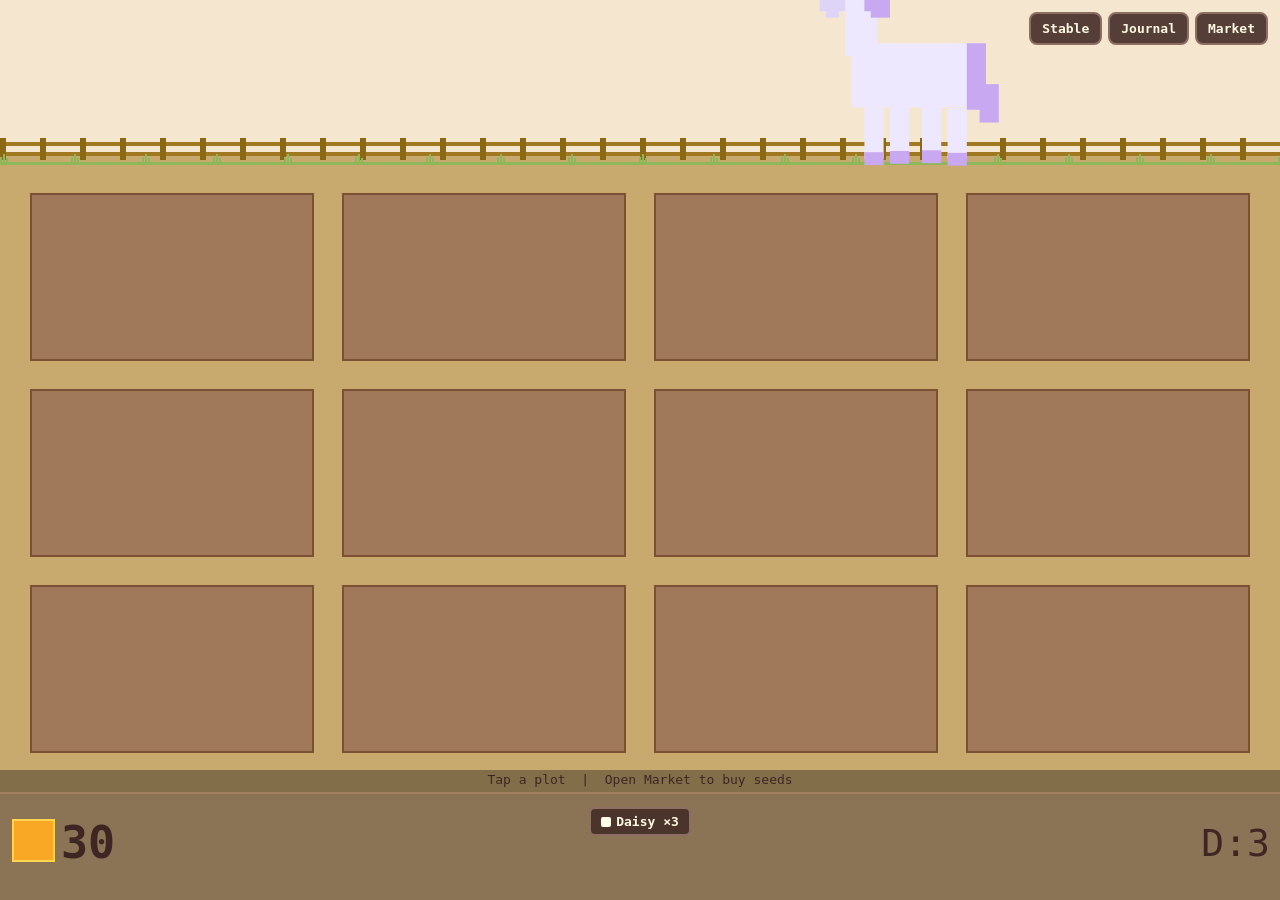
==== index.html @ 2f2e58bc "Implement Phase 3 — The Infinity Loop (passive horse perks + leveling) - Added 4 new flowers: Rosehi" ====
<!DOCTYPE html>
<html lang="en">
<head>
  <meta charset="UTF-8">
  <meta name="viewport" content="width=device-width, initial-scale=1.0, maximum-scale=1.0, user-scalable=no">
  <meta name="theme-color" content="#8B7355">
  <meta name="mobile-web-app-capable" content="yes">
  <meta name="apple-mobile-web-app-capable" content="yes">
  <meta name="apple-mobile-web-app-status-bar-style" content="black-translucent">
  <title>Pony Pastures</title>
  <link rel="manifest" href="/manifest.json">
  <link rel="stylesheet" href="/css/style.css">
</head>
<body>
  <!-- Game canvas — all farm rendering happens here -->
  <canvas id="game-canvas"></canvas>

  <!-- Flower selector bar — above canvas HUD, below market button -->
  <div id="flower-selector" aria-label="Seed selector"></div>

  <!-- Top-right button row -->
  <div id="top-buttons">
    <button id="stable-btn"  aria-label="Open stable">Stable</button>
    <button id="journal-btn" aria-label="Open journal">Journal</button>
    <button id="market-btn"  aria-label="Open market">Market</button>
  </div>

  <!-- Market overlay -->
  <div id="market-overlay" class="hidden" role="dialog" aria-modal="true" aria-label="Market">
    <div id="market-panel">
      <div class="market-header">
        <h2>Market</h2>
        <span id="market-coins">Coins: 0</span>
        <button id="market-close" aria-label="Close market">Close</button>
      </div>

      <div class="market-section">
        <h3>Buy Seeds</h3>
        <div id="market-seeds"></div>
      </div>

      <div class="market-section">
        <h3>Sell Flowers</h3>
        <div id="market-sell"></div>
      </div>
    </div>
  </div>

  <!-- Feed picker overlay — shown when a wild horse is visiting -->
  <div id="feed-overlay" class="hidden" role="dialog" aria-modal="true" aria-label="Feed horse">
    <div id="feed-panel">
      <div class="market-header">
        <h2>Feed Horse</h2>
        <button id="feed-close" aria-label="Close">Close</button>
      </div>
      <p class="feed-hint">Which flower will you offer?</p>
      <div id="feed-flower-list"></div>
    </div>
  </div>

  <!-- Stable overlay -->
  <div id="stable-overlay" class="hidden" role="dialog" aria-modal="true" aria-label="Stable">
    <div id="stable-panel">
      <div class="market-header">
        <h2>Stable</h2>
        <button id="stable-close" aria-label="Close stable">Close</button>
      </div>
      <div id="stable-horses"></div>
    </div>
  </div>

  <!-- Journal overlay -->
  <div id="journal-overlay" class="hidden" role="dialog" aria-modal="true" aria-label="Horse Whisper Journal">
    <div id="journal-panel">
      <div class="market-header">
        <h2>Journal</h2>
        <button id="journal-close" aria-label="Close journal">Close</button>
      </div>
      <p class="journal-subtitle">Horse Whisper Journal</p>
      <div id="journal-entries"></div>
    </div>
  </div>

  <script type="module" src="/js/main.js"></script>
</body>
</html>
---- css/style.css ----
/* style.css — UI overlay styles for Pony Pastures */

*, *::before, *::after {
  box-sizing: border-box;
  margin: 0;
  padding: 0;
}

html, body {
  width: 100%;
  height: 100%;
  overflow: hidden;
  background: #F5E6D0;
  touch-action: none;
  user-select: none;
  -webkit-user-select: none;
}

#game-canvas {
  display: block;
  position: fixed;
  top: 0;
  left: 0;
  width: 100%;
  height: 100%;
  touch-action: none;
}

/* ── Flower selector bar ──────────────────────────────────────────────────── */

#flower-selector {
  position: fixed;
  bottom: 60px;          /* sits just above the canvas HUD bar */
  left: 0;
  width: 100%;
  display: flex;
  flex-direction: row;
  justify-content: center;
  gap: 8px;
  padding: 4px 8px;
  pointer-events: auto;
  z-index: 10;
}

.seed-btn {
  display: flex;
  align-items: center;
  gap: 5px;
  background: rgba(62, 39, 35, 0.82);
  color: #FFF8E1;
  border: 2px solid #8D6E63;
  border-radius: 6px;
  padding: 5px 10px;
  font: bold 13px monospace;
  cursor: pointer;
  transition: background 0.12s, border-color 0.12s;
  -webkit-tap-highlight-color: transparent;
}

.seed-btn:active,
.seed-btn.active {
  background: #6D4C41;
  border-color: #FFD54F;
  color: #FFD54F;
}

.seed-dot {
  display: inline-block;
  width: 10px;
  height: 10px;
  border-radius: 2px;
  flex-shrink: 0;
}

/* ── Top button row ───────────────────────────────────────────────────────── */

#top-buttons {
  position: fixed;
  top: 12px;
  right: 12px;
  display: flex;
  flex-direction: row;
  gap: 6px;
  z-index: 20;
}

#top-buttons button {
  background: rgba(62, 39, 35, 0.88);
  color: #FFF8E1;
  border: 2px solid #8D6E63;
  border-radius: 8px;
  padding: 7px 11px;
  font: bold 13px monospace;
  cursor: pointer;
  -webkit-tap-highlight-color: transparent;
}

#top-buttons button:active {
  background: #6D4C41;
  border-color: #FFD54F;
}

/* ── Market overlay ───────────────────────────────────────────────────────── */

#market-overlay {
  position: fixed;
  inset: 0;
  background: rgba(20, 16, 12, 0.72);
  display: flex;
  align-items: center;
  justify-content: center;
  z-index: 100;
  padding: 16px;
}

#market-overlay.hidden {
  display: none;
}

#market-panel {
  background: #3E2723;
  border: 2px solid #8D6E63;
  border-radius: 10px;
  width: 100%;
  max-width: 360px;
  max-height: 90vh;
  overflow-y: auto;
  padding: 16px;
  display: flex;
  flex-direction: column;
  gap: 14px;
}

.market-header {
  display: flex;
  align-items: center;
  justify-content: space-between;
}

.market-header h2 {
  color: #FFD54F;
  font: bold 18px monospace;
}

#market-coins {
  color: #FFF8E1;
  font: bold 14px monospace;
}

#market-close {
  background: transparent;
  border: 2px solid #8D6E63;
  color: #FFF8E1;
  border-radius: 5px;
  padding: 4px 10px;
  font: bold 14px monospace;
  cursor: pointer;
  -webkit-tap-highlight-color: transparent;
}

#market-close:active {
  background: #6D4C41;
}

.market-section h3 {
  color: #BCAAA4;
  font: bold 13px monospace;
  text-transform: uppercase;
  letter-spacing: 1px;
  margin-bottom: 8px;
  border-bottom: 1px solid #5D4037;
  padding-bottom: 4px;
}

.market-row {
  display: flex;
  align-items: center;
  gap: 8px;
  padding: 6px 4px;
  border-bottom: 1px solid rgba(141, 110, 99, 0.25);
}

.market-row:last-child {
  border-bottom: none;
}

.market-flower-dot {
  width: 12px;
  height: 12px;
  border-radius: 2px;
  flex-shrink: 0;
}

.market-name {
  color: #FFF8E1;
  font: 13px monospace;
  flex: 1;
}

.market-cost,
.market-price {
  color: #FFD54F;
  font: 12px monospace;
  flex-shrink: 0;
}

.market-qty {
  color: #BCAAA4;
  font: 12px monospace;
  min-width: 28px;
  text-align: right;
  flex-shrink: 0;
}

.market-buy-btn,
.market-sell-btn {
  background: #6D4C41;
  color: #FFF8E1;
  border: 1px solid #8D6E63;
  border-radius: 5px;
  padding: 5px 9px;
  font: bold 12px monospace;
  cursor: pointer;
  flex-shrink: 0;
  -webkit-tap-highlight-color: transparent;
}

.market-buy-btn:active,
.market-sell-btn:active {
  background: #5D4037;
  border-color: #FFD54F;
}

.market-buy-btn:disabled,
.market-sell-btn:disabled {
  opacity: 0.4;
  cursor: default;
}

/* ── Feed picker overlay ──────────────────────────────────────────────────── */

#feed-overlay {
  position: fixed;
  inset: 0;
  background: rgba(20, 16, 12, 0.72);
  display: flex;
  align-items: center;
  justify-content: center;
  z-index: 100;
  padding: 16px;
}

#feed-overlay.hidden {
  display: none;
}

#feed-panel {
  background: #3E2723;
  border: 2px solid #8D6E63;
  border-radius: 10px;
  width: 100%;
  max-width: 320px;
  max-height: 80vh;
  overflow-y: auto;
  padding: 16px;
  display: flex;
  flex-direction: column;
  gap: 12px;
}

.feed-hint {
  color: #BCAAA4;
  font: italic 13px monospace;
  text-align: center;
}

.feed-empty {
  color: #BCAAA4;
  font: 13px monospace;
  text-align: center;
  padding: 8px 0;
}

#feed-flower-list {
  display: flex;
  flex-direction: column;
  gap: 8px;
}

.feed-btn {
  display: flex;
  align-items: center;
  gap: 8px;
  background: #5D3A2A;
  color: #FFF8E1;
  border: 2px solid #8D6E63;
  border-radius: 7px;
  padding: 10px 14px;
  font: bold 14px monospace;
  cursor: pointer;
  -webkit-tap-highlight-color: transparent;
  text-align: left;
}

.feed-btn:active {
  background: #8D5A3A;
  border-color: #FFD54F;
}

.feed-qty {
  color: #BCAAA4;
  font: 12px monospace;
  margin-left: auto;
}

/* ── Stable overlay ───────────────────────────────────────────────────────── */

#stable-overlay {
  position: fixed;
  inset: 0;
  background: rgba(20, 16, 12, 0.72);
  display: flex;
  align-items: center;
  justify-content: center;
  z-index: 100;
  padding: 16px;
}

#stable-overlay.hidden {
  display: none;
}

#stable-panel {
  background: #3E2723;
  border: 2px solid #8D6E63;
  border-radius: 10px;
  width: 100%;
  max-width: 340px;
  max-height: 85vh;
  overflow-y: auto;
  padding: 16px;
  display: flex;
  flex-direction: column;
  gap: 14px;
}

.stable-empty {
  color: #BCAAA4;
  font: italic 13px monospace;
  text-align: center;
  padding: 8px 0;
}

.stable-card {
  display: flex;
  align-items: center;
  gap: 12px;
  background: #4E3020;
  border: 1px solid #6D5040;
  border-radius: 8px;
  padding: 10px 12px;
}

.stable-horse-swatch {
  width: 32px;
  height: 32px;
  border-radius: 6px;
  border: 2px solid;
  flex-shrink: 0;
}

.stable-horse-info {
  display: flex;
  flex-direction: column;
  gap: 2px;
}

.stable-horse-name {
  color: #FFD54F;
  font: bold 14px monospace;
}

.stable-horse-trust {
  color: #BCAAA4;
  font: 12px monospace;
}

.stable-perk-row {
  display: flex;
  align-items: center;
  gap: 6px;
  margin-top: 4px;
}

.stable-perk-name {
  color: #FFD54F;
  font: bold 12px monospace;
}

.stable-perk-level {
  background: #6D4C41;
  color: #FFD54F;
  border: 1px solid #8D6E63;
  border-radius: 4px;
  padding: 1px 5px;
  font: bold 11px monospace;
}

.stable-perk-desc {
  color: #C8F0A0;
  font: 11px monospace;
}

.stable-perk-hint {
  color: #8D6E63;
  font: italic 11px monospace;
}

/* ── Journal overlay ──────────────────────────────────────────────────────── */

#journal-overlay {
  position: fixed;
  inset: 0;
  background: rgba(20, 16, 12, 0.72);
  display: flex;
  align-items: center;
  justify-content: center;
  z-index: 100;
  padding: 16px;
}

#journal-overlay.hidden {
  display: none;
}

#journal-panel {
  background: #3E2723;
  border: 2px solid #8D6E63;
  border-radius: 10px;
  width: 100%;
  max-width: 340px;
  max-height: 85vh;
  overflow-y: auto;
  padding: 16px;
  display: flex;
  flex-direction: column;
  gap: 14px;
}

.journal-subtitle {
  color: #BCAAA4;
  font: italic 12px monospace;
  text-align: center;
  margin-top: -8px;
}

.journal-empty {
  color: #BCAAA4;
  font: italic 13px monospace;
  text-align: center;
  padding: 8px 0;
}

.journal-horse {
  display: flex;
  flex-direction: column;
  gap: 6px;
  border-bottom: 1px solid rgba(141, 110, 99, 0.3);
  padding-bottom: 10px;
}

.journal-horse:last-child {
  border-bottom: none;
}

.journal-horse-header {
  display: flex;
  align-items: center;
  gap: 8px;
}

.journal-horse-dot {
  width: 12px;
  height: 12px;
  border-radius: 3px;
  flex-shrink: 0;
}

.journal-horse-name {
  color: #FFD54F;
  font: bold 13px monospace;
  flex: 1;
}

.journal-trust {
  color: #BCAAA4;
  font: 12px monospace;
}

.journal-flower-list {
  display: flex;
  flex-direction: column;
  gap: 4px;
  padding-left: 20px;
}

.journal-flower-entry {
  display: flex;
  align-items: center;
  gap: 7px;
  font: 12px monospace;
}

.jf-dot {
  width: 10px;
  height: 10px;
  border-radius: 2px;
  flex-shrink: 0;
}

.jf-name {
  color: #FFF8E1;
  flex: 1;
}

.journal-flower-entry.liked    .jf-result { color: #A5D6A7; }
.journal-flower-entry.disliked .jf-result { color: #FFAB91; }
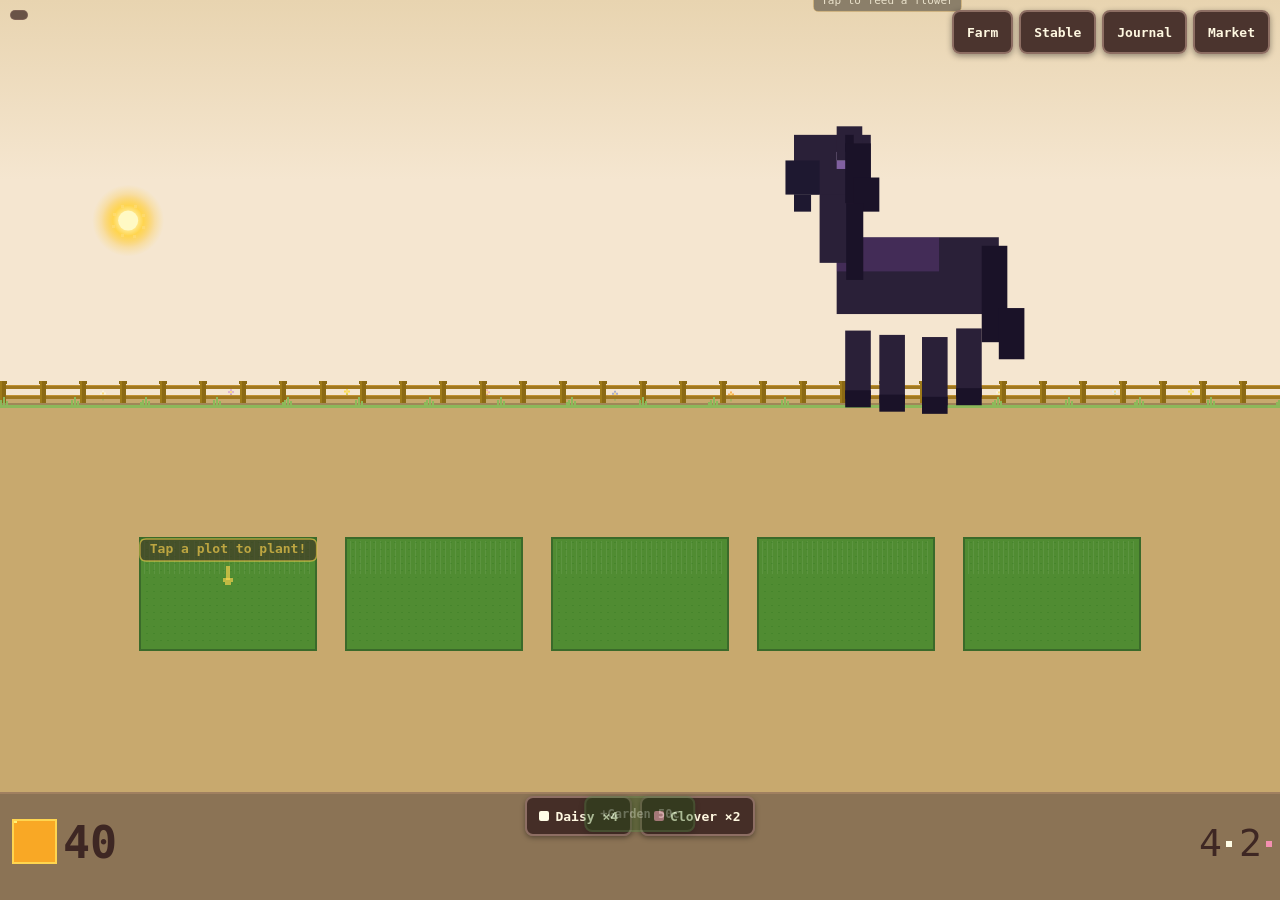
==== commit d03f5717: "Phase 5: multi-plot farm + zoom mechanic - Farm now has multiple purchasable plots, each with 5–25 e" ====
--- a/index.html
+++ b/index.html
@@ -18,8 +18,15 @@
   <!-- Flower selector bar — above canvas HUD, below market button -->
   <div id="flower-selector" aria-label="Seed selector"></div>
 
+  <!-- Buy Garden button — shows when zoomed into a plot with room to expand -->
+  <button id="buy-garden-btn" aria-label="Buy more garden space" style="display:none"></button>
+
+  <!-- Active plot label — shows when multiple plots exist -->
+  <span id="plot-label" aria-live="polite"></span>
+
   <!-- Top-right button row -->
   <div id="top-buttons">
+    <button id="zoom-btn"    aria-label="Zoom to farm view">Farm</button>
     <button id="stable-btn"  aria-label="Open stable">Stable</button>
     <button id="journal-btn" aria-label="Open journal">Journal</button>
     <button id="market-btn"  aria-label="Open market">Market</button>
--- a/css/style.css
+++ b/css/style.css
@@ -45,23 +45,32 @@
 .seed-btn {
   display: flex;
   align-items: center;
-  gap: 5px;
-  background: rgba(62, 39, 35, 0.82);
-  color: #FFF8E1;
-  border: 2px solid #8D6E63;
-  border-radius: 6px;
-  padding: 5px 10px;
+  gap: 6px;
+  background: rgba(62, 39, 35, 0.90);
+  color: #FFF8E1;
+  border: 2px solid #8D6E63;
+  border-radius: 8px;
+  /* Comfortable touch target */
+  padding: 8px 12px;
+  min-height: 40px;
   font: bold 13px monospace;
   cursor: pointer;
-  transition: background 0.12s, border-color 0.12s;
+  transition: background 0.1s, border-color 0.1s, transform 0.1s;
   -webkit-tap-highlight-color: transparent;
-}
-
-.seed-btn:active,
-.seed-btn.active {
+  box-shadow: 0 2px 5px rgba(0,0,0,0.35);
+}
+
+.seed-btn:active {
   background: #6D4C41;
   border-color: #FFD54F;
+  transform: scale(0.95);
+}
+
+.seed-btn.active {
+  background: #5D3A1A;
+  border-color: #FFD54F;
   color: #FFD54F;
+  box-shadow: 0 0 8px rgba(255,213,79,0.4);
 }
 
 .seed-dot {
@@ -72,12 +81,60 @@
   flex-shrink: 0;
 }
 
+/* ── Buy Garden button ────────────────────────────────────────────────────── */
+
+#buy-garden-btn {
+  position: fixed;
+  bottom: 68px;
+  left: 50%;
+  transform: translateX(-50%);
+  background: rgba(30, 80, 20, 0.92);
+  color: #A5D6A7;
+  border: 2px solid #4A8040;
+  border-radius: 8px;
+  padding: 7px 14px;
+  min-height: 36px;
+  font: bold 12px monospace;
+  cursor: pointer;
+  z-index: 10;
+  white-space: nowrap;
+  box-shadow: 0 2px 6px rgba(0,0,0,0.4);
+  -webkit-tap-highlight-color: transparent;
+}
+
+#buy-garden-btn:active {
+  background: #2A6020;
+  border-color: #A5D6A7;
+  transform: translateX(-50%) scale(0.96);
+}
+
+#buy-garden-btn:disabled {
+  opacity: 0.4;
+  cursor: default;
+}
+
+/* ── Plot label ───────────────────────────────────────────────────────────── */
+
+#plot-label {
+  position: fixed;
+  top: 10px;
+  left: 10px;
+  color: rgba(255, 248, 225, 0.85);
+  font: bold 12px monospace;
+  background: rgba(62, 39, 35, 0.75);
+  border: 1px solid rgba(141, 110, 99, 0.5);
+  border-radius: 6px;
+  padding: 4px 8px;
+  z-index: 20;
+  pointer-events: none;
+}
+
 /* ── Top button row ───────────────────────────────────────────────────────── */
 
 #top-buttons {
   position: fixed;
-  top: 12px;
-  right: 12px;
+  top: 10px;
+  right: 10px;
   display: flex;
   flex-direction: row;
   gap: 6px;
@@ -85,19 +142,24 @@
 }
 
 #top-buttons button {
-  background: rgba(62, 39, 35, 0.88);
+  background: rgba(62, 39, 35, 0.92);
   color: #FFF8E1;
   border: 2px solid #8D6E63;
   border-radius: 8px;
-  padding: 7px 11px;
+  /* Comfortable touch target: min 44px height */
+  padding: 10px 13px;
+  min-height: 44px;
   font: bold 13px monospace;
   cursor: pointer;
   -webkit-tap-highlight-color: transparent;
+  /* Subtle shadow for depth */
+  box-shadow: 0 2px 6px rgba(0,0,0,0.4);
 }
 
 #top-buttons button:active {
   background: #6D4C41;
   border-color: #FFD54F;
+  transform: scale(0.96);
 }
 
 /* ── Market overlay ───────────────────────────────────────────────────────── */
@@ -147,19 +209,27 @@
   font: bold 14px monospace;
 }
 
-#market-close {
+#market-close,
+#feed-close,
+#stable-close,
+#journal-close {
   background: transparent;
   border: 2px solid #8D6E63;
   color: #FFF8E1;
-  border-radius: 5px;
-  padding: 4px 10px;
-  font: bold 14px monospace;
+  border-radius: 6px;
+  padding: 7px 12px;
+  min-height: 40px;
+  font: bold 13px monospace;
   cursor: pointer;
   -webkit-tap-highlight-color: transparent;
 }
 
-#market-close:active {
+#market-close:active,
+#feed-close:active,
+#stable-close:active,
+#journal-close:active {
   background: #6D4C41;
+  border-color: #FFD54F;
 }
 
 .market-section h3 {
@@ -217,8 +287,9 @@
   background: #6D4C41;
   color: #FFF8E1;
   border: 1px solid #8D6E63;
-  border-radius: 5px;
-  padding: 5px 9px;
+  border-radius: 6px;
+  padding: 8px 11px;
+  min-height: 40px;
   font: bold 12px monospace;
   cursor: pointer;
   flex-shrink: 0;
@@ -227,13 +298,13 @@
 
 .market-buy-btn:active,
 .market-sell-btn:active {
-  background: #5D4037;
+  background: #8D5A3A;
   border-color: #FFD54F;
 }
 
 .market-buy-btn:disabled,
 .market-sell-btn:disabled {
-  opacity: 0.4;
+  opacity: 0.35;
   cursor: default;
 }
 
@@ -290,21 +361,24 @@
 .feed-btn {
   display: flex;
   align-items: center;
-  gap: 8px;
+  gap: 10px;
   background: #5D3A2A;
   color: #FFF8E1;
   border: 2px solid #8D6E63;
-  border-radius: 7px;
-  padding: 10px 14px;
+  border-radius: 8px;
+  padding: 12px 16px;
+  min-height: 48px;
   font: bold 14px monospace;
   cursor: pointer;
   -webkit-tap-highlight-color: transparent;
   text-align: left;
+  transition: background 0.1s, border-color 0.1s;
 }
 
 .feed-btn:active {
   background: #8D5A3A;
   border-color: #FFD54F;
+  transform: scale(0.97);
 }
 
 .feed-qty {
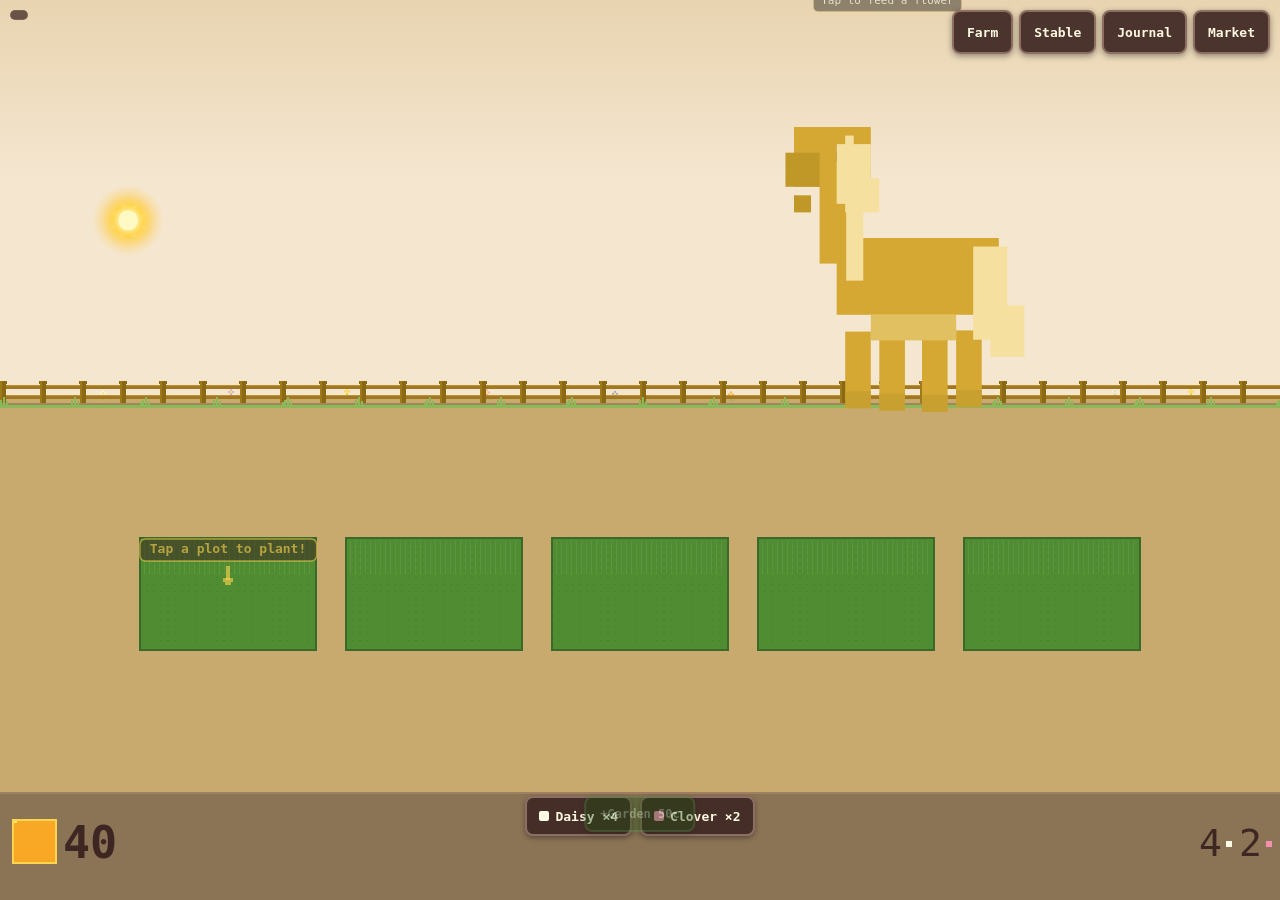
==== commit 9869e0bf: "Phase 6: canvas stable redesign + horse assignment system - Full-screen canvas-drawn stable with woo" ====
--- a/index.html
+++ b/index.html
@@ -65,16 +65,7 @@
     </div>
   </div>
 
-  <!-- Stable overlay -->
-  <div id="stable-overlay" class="hidden" role="dialog" aria-modal="true" aria-label="Stable">
-    <div id="stable-panel">
-      <div class="market-header">
-        <h2>Stable</h2>
-        <button id="stable-close" aria-label="Close stable">Close</button>
-      </div>
-      <div id="stable-horses"></div>
-    </div>
-  </div>
+  <!-- Stable is now canvas-rendered (see stable.js) -->
 
   <!-- Journal overlay -->
   <div id="journal-overlay" class="hidden" role="dialog" aria-modal="true" aria-label="Horse Whisper Journal">
--- a/css/style.css
+++ b/css/style.css
@@ -211,7 +211,6 @@
 
 #market-close,
 #feed-close,
-#stable-close,
 #journal-close {
   background: transparent;
   border: 2px solid #8D6E63;
@@ -226,7 +225,6 @@
 
 #market-close:active,
 #feed-close:active,
-#stable-close:active,
 #journal-close:active {
   background: #6D4C41;
   border-color: #FFD54F;
@@ -387,108 +385,8 @@
   margin-left: auto;
 }
 
-/* ── Stable overlay ───────────────────────────────────────────────────────── */
-
-#stable-overlay {
-  position: fixed;
-  inset: 0;
-  background: rgba(20, 16, 12, 0.72);
-  display: flex;
-  align-items: center;
-  justify-content: center;
-  z-index: 100;
-  padding: 16px;
-}
-
-#stable-overlay.hidden {
-  display: none;
-}
-
-#stable-panel {
-  background: #3E2723;
-  border: 2px solid #8D6E63;
-  border-radius: 10px;
-  width: 100%;
-  max-width: 340px;
-  max-height: 85vh;
-  overflow-y: auto;
-  padding: 16px;
-  display: flex;
-  flex-direction: column;
-  gap: 14px;
-}
-
-.stable-empty {
-  color: #BCAAA4;
-  font: italic 13px monospace;
-  text-align: center;
-  padding: 8px 0;
-}
-
-.stable-card {
-  display: flex;
-  align-items: center;
-  gap: 12px;
-  background: #4E3020;
-  border: 1px solid #6D5040;
-  border-radius: 8px;
-  padding: 10px 12px;
-}
-
-.stable-horse-swatch {
-  width: 32px;
-  height: 32px;
-  border-radius: 6px;
-  border: 2px solid;
-  flex-shrink: 0;
-}
-
-.stable-horse-info {
-  display: flex;
-  flex-direction: column;
-  gap: 2px;
-}
-
-.stable-horse-name {
-  color: #FFD54F;
-  font: bold 14px monospace;
-}
-
-.stable-horse-trust {
-  color: #BCAAA4;
-  font: 12px monospace;
-}
-
-.stable-perk-row {
-  display: flex;
-  align-items: center;
-  gap: 6px;
-  margin-top: 4px;
-}
-
-.stable-perk-name {
-  color: #FFD54F;
-  font: bold 12px monospace;
-}
-
-.stable-perk-level {
-  background: #6D4C41;
-  color: #FFD54F;
-  border: 1px solid #8D6E63;
-  border-radius: 4px;
-  padding: 1px 5px;
-  font: bold 11px monospace;
-}
-
-.stable-perk-desc {
-  color: #C8F0A0;
-  font: 11px monospace;
-}
-
-.stable-perk-hint {
-  color: #8D6E63;
-  font: italic 11px monospace;
-}
+/* ── Stable: now canvas-rendered (see stable.js) ─────────────────────────── */
+/* No HTML stable overlay styles needed. */
 
 /* ── Journal overlay ──────────────────────────────────────────────────────── */
 
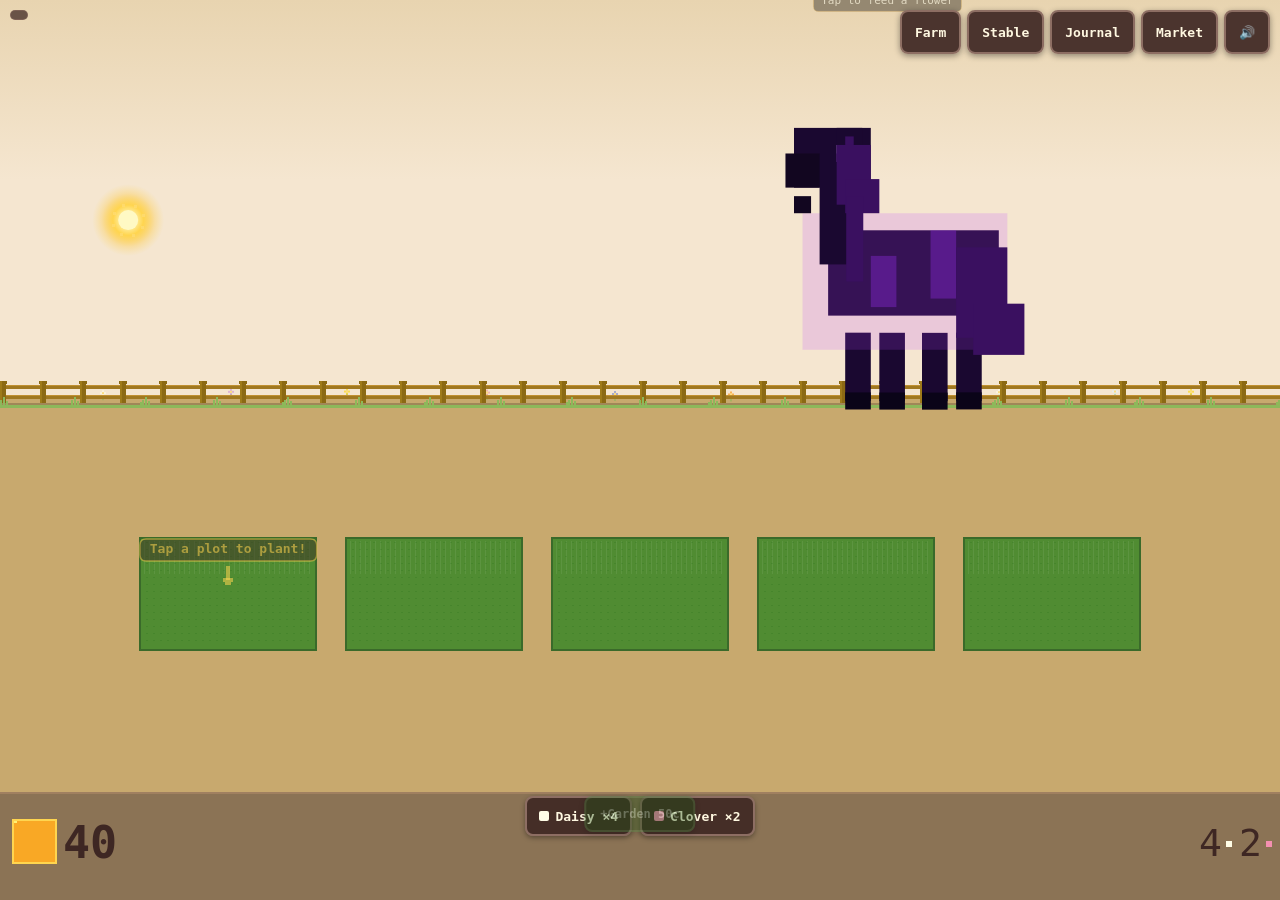
==== commit 7cf49afc: "Phase 7: 6 legendary horses, 6 new flowers, ASMR audio system - Added Storm Stallion, Harvest Queen," ====
--- a/index.html
+++ b/index.html
@@ -30,6 +30,7 @@
     <button id="stable-btn"  aria-label="Open stable">Stable</button>
     <button id="journal-btn" aria-label="Open journal">Journal</button>
     <button id="market-btn"  aria-label="Open market">Market</button>
+    <button id="audio-btn"   aria-label="Toggle sound">🔊</button>
   </div>
 
   <!-- Market overlay -->
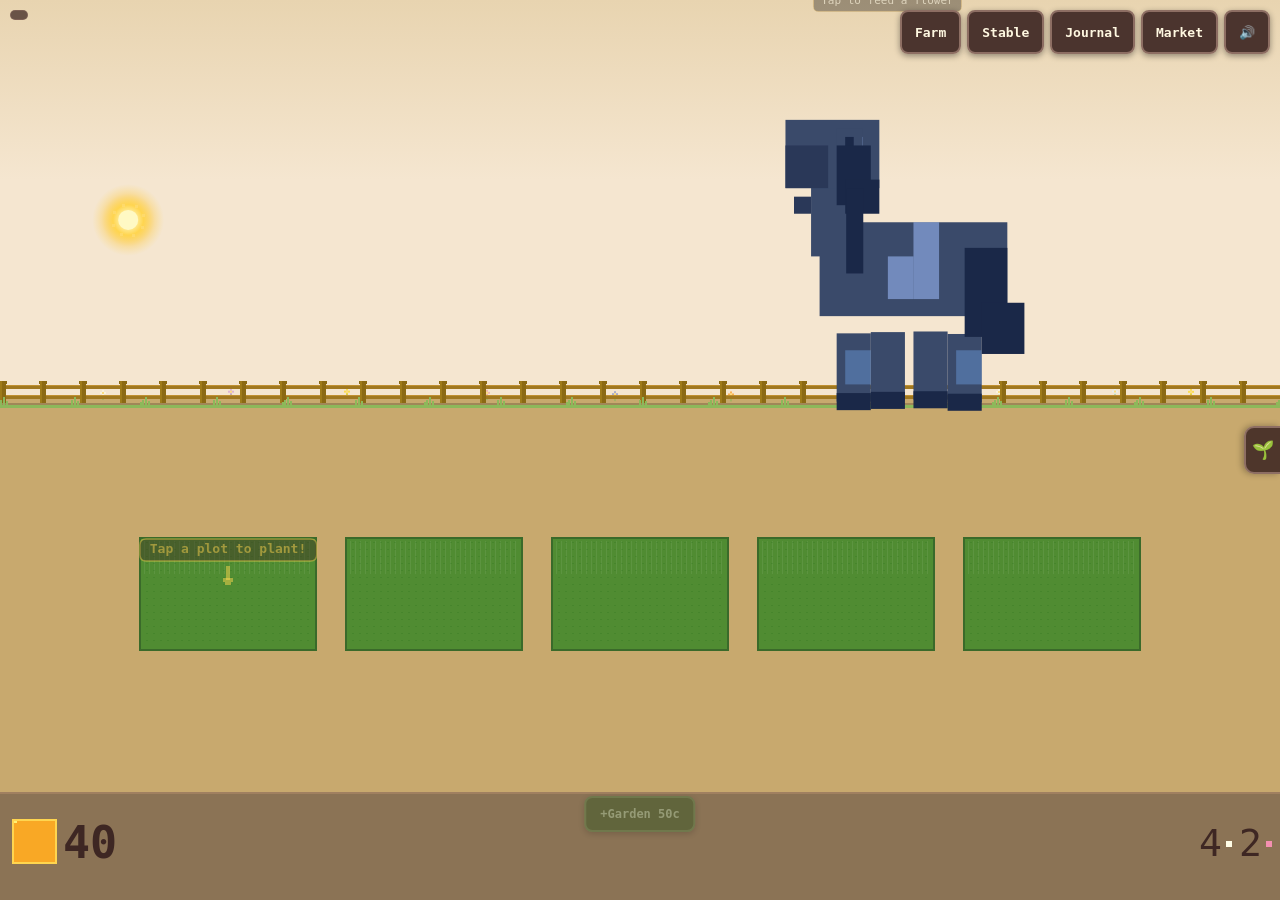
==== commit 822ab3c1: "Fix horse blocking all taps, replace flower bar with side panel - Horse feed picker only opens when " ====
--- a/index.html
+++ b/index.html
@@ -15,8 +15,13 @@
   <!-- Game canvas — all farm rendering happens here -->
   <canvas id="game-canvas"></canvas>
 
-  <!-- Flower selector bar — above canvas HUD, below market button -->
-  <div id="flower-selector" aria-label="Seed selector"></div>
+  <!-- Flower side panel — collapsible seed selector -->
+  <div id="seed-panel" class="seed-panel-closed" aria-label="Seed selector">
+    <button id="seed-panel-tab" aria-label="Toggle seed panel">🌱</button>
+    <div id="seed-panel-content">
+      <div id="flower-selector"></div>
+    </div>
+  </div>
 
   <!-- Buy Garden button — shows when zoomed into a plot with room to expand -->
   <button id="buy-garden-btn" aria-label="Buy more garden space" style="display:none"></button>
--- a/css/style.css
+++ b/css/style.css
@@ -26,51 +26,89 @@
   touch-action: none;
 }
 
-/* ── Flower selector bar ──────────────────────────────────────────────────── */
+/* ── Seed side panel ─────────────────────────────────────────────────────── */
+
+#seed-panel {
+  position: fixed;
+  right: 0;
+  top: 50%;
+  transform: translateY(-50%);
+  z-index: 10;
+  pointer-events: auto;
+  display: flex;
+  flex-direction: row;
+  align-items: center;
+  transition: transform 0.25s ease;
+}
+
+#seed-panel.seed-panel-closed #seed-panel-content {
+  display: none;
+}
+
+#seed-panel-tab {
+  background: rgba(62, 39, 35, 0.88);
+  border: 2px solid #8D6E63;
+  border-right: none;
+  border-radius: 10px 0 0 10px;
+  color: #FFF8E1;
+  font-size: 18px;
+  padding: 10px 6px;
+  cursor: pointer;
+  -webkit-tap-highlight-color: transparent;
+  box-shadow: -2px 0 6px rgba(0,0,0,0.3);
+  min-height: 48px;
+  display: flex;
+  align-items: center;
+}
+
+#seed-panel-tab:active {
+  background: #6D4C41;
+}
+
+#seed-panel-content {
+  background: rgba(62, 39, 35, 0.92);
+  border: 2px solid #8D6E63;
+  border-right: none;
+  border-radius: 10px 0 0 10px;
+  padding: 8px 10px;
+  max-height: 70vh;
+  overflow-y: auto;
+  box-shadow: -2px 0 8px rgba(0,0,0,0.4);
+}
 
 #flower-selector {
-  position: fixed;
-  bottom: 60px;          /* sits just above the canvas HUD bar */
-  left: 0;
-  width: 100%;
-  display: flex;
-  flex-direction: row;
-  justify-content: center;
-  gap: 8px;
-  padding: 4px 8px;
-  pointer-events: auto;
-  z-index: 10;
+  display: flex;
+  flex-direction: column;
+  gap: 6px;
 }
 
 .seed-btn {
   display: flex;
   align-items: center;
   gap: 6px;
-  background: rgba(62, 39, 35, 0.90);
-  color: #FFF8E1;
-  border: 2px solid #8D6E63;
-  border-radius: 8px;
-  /* Comfortable touch target */
-  padding: 8px 12px;
-  min-height: 40px;
-  font: bold 13px monospace;
-  cursor: pointer;
-  transition: background 0.1s, border-color 0.1s, transform 0.1s;
-  -webkit-tap-highlight-color: transparent;
-  box-shadow: 0 2px 5px rgba(0,0,0,0.35);
+  background: rgba(90, 60, 40, 0.85);
+  color: #FFF8E1;
+  border: 2px solid #6D4C41;
+  border-radius: 6px;
+  padding: 8px 10px;
+  min-height: 38px;
+  font: bold 12px monospace;
+  cursor: pointer;
+  transition: background 0.1s, border-color 0.1s;
+  -webkit-tap-highlight-color: transparent;
+  white-space: nowrap;
 }
 
 .seed-btn:active {
   background: #6D4C41;
   border-color: #FFD54F;
-  transform: scale(0.95);
 }
 
 .seed-btn.active {
   background: #5D3A1A;
   border-color: #FFD54F;
   color: #FFD54F;
-  box-shadow: 0 0 8px rgba(255,213,79,0.4);
+  box-shadow: 0 0 6px rgba(255,213,79,0.35);
 }
 
 .seed-dot {
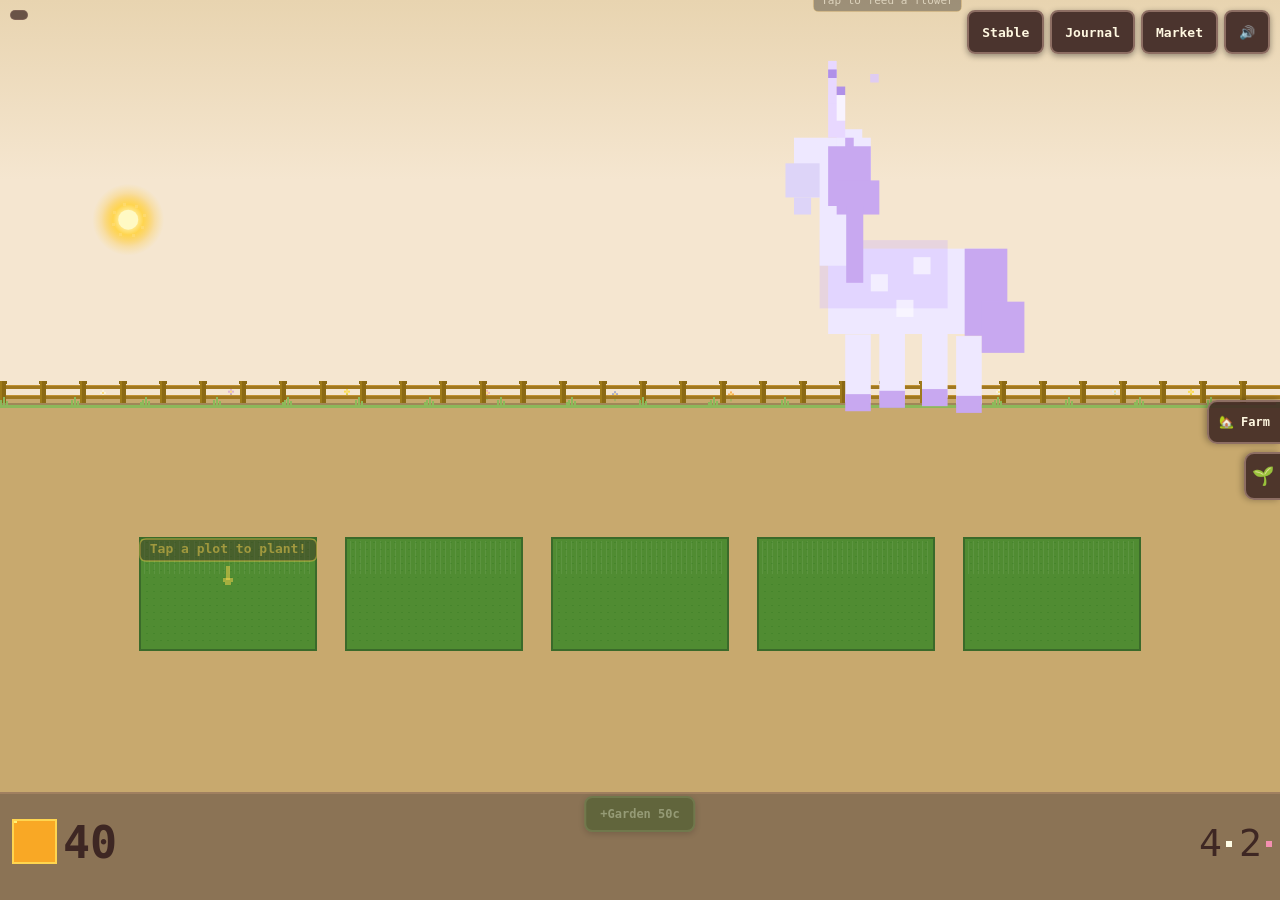
==== commit 3c38b4bd: "Move Farm button to right side panel next to seed selector Farm button now sits above the seed panel" ====
--- a/index.html
+++ b/index.html
@@ -15,11 +15,14 @@
   <!-- Game canvas — all farm rendering happens here -->
   <canvas id="game-canvas"></canvas>
 
-  <!-- Flower side panel — collapsible seed selector -->
-  <div id="seed-panel" class="seed-panel-closed" aria-label="Seed selector">
-    <button id="seed-panel-tab" aria-label="Toggle seed panel">🌱</button>
-    <div id="seed-panel-content">
-      <div id="flower-selector"></div>
+  <!-- Right side panel — farm zoom + seed selector -->
+  <div id="side-panel">
+    <button id="zoom-btn" aria-label="Zoom to farm view">🏡 Farm</button>
+    <div id="seed-panel" class="seed-panel-closed" aria-label="Seed selector">
+      <button id="seed-panel-tab" aria-label="Toggle seed panel">🌱</button>
+      <div id="seed-panel-content">
+        <div id="flower-selector"></div>
+      </div>
     </div>
   </div>
 
@@ -31,7 +34,6 @@
 
   <!-- Top-right button row -->
   <div id="top-buttons">
-    <button id="zoom-btn"    aria-label="Zoom to farm view">Farm</button>
     <button id="stable-btn"  aria-label="Open stable">Stable</button>
     <button id="journal-btn" aria-label="Open journal">Journal</button>
     <button id="market-btn"  aria-label="Open market">Market</button>
--- a/css/style.css
+++ b/css/style.css
@@ -26,9 +26,9 @@
   touch-action: none;
 }
 
-/* ── Seed side panel ─────────────────────────────────────────────────────── */
-
-#seed-panel {
+/* ── Right side panel (farm + seeds) ─────────────────────────────────────── */
+
+#side-panel {
   position: fixed;
   right: 0;
   top: 50%;
@@ -36,9 +36,35 @@
   z-index: 10;
   pointer-events: auto;
   display: flex;
+  flex-direction: column;
+  align-items: flex-end;
+  gap: 8px;
+}
+
+#side-panel #zoom-btn {
+  background: rgba(62, 39, 35, 0.88);
+  border: 2px solid #8D6E63;
+  border-right: none;
+  border-radius: 10px 0 0 10px;
+  color: #FFF8E1;
+  font: bold 12px monospace;
+  padding: 8px 10px;
+  min-height: 44px;
+  cursor: pointer;
+  -webkit-tap-highlight-color: transparent;
+  box-shadow: -2px 0 6px rgba(0,0,0,0.3);
+  white-space: nowrap;
+}
+
+#side-panel #zoom-btn:active {
+  background: #6D4C41;
+  border-color: #FFD54F;
+}
+
+#seed-panel {
+  display: flex;
   flex-direction: row;
   align-items: center;
-  transition: transform 0.25s ease;
 }
 
 #seed-panel.seed-panel-closed #seed-panel-content {
